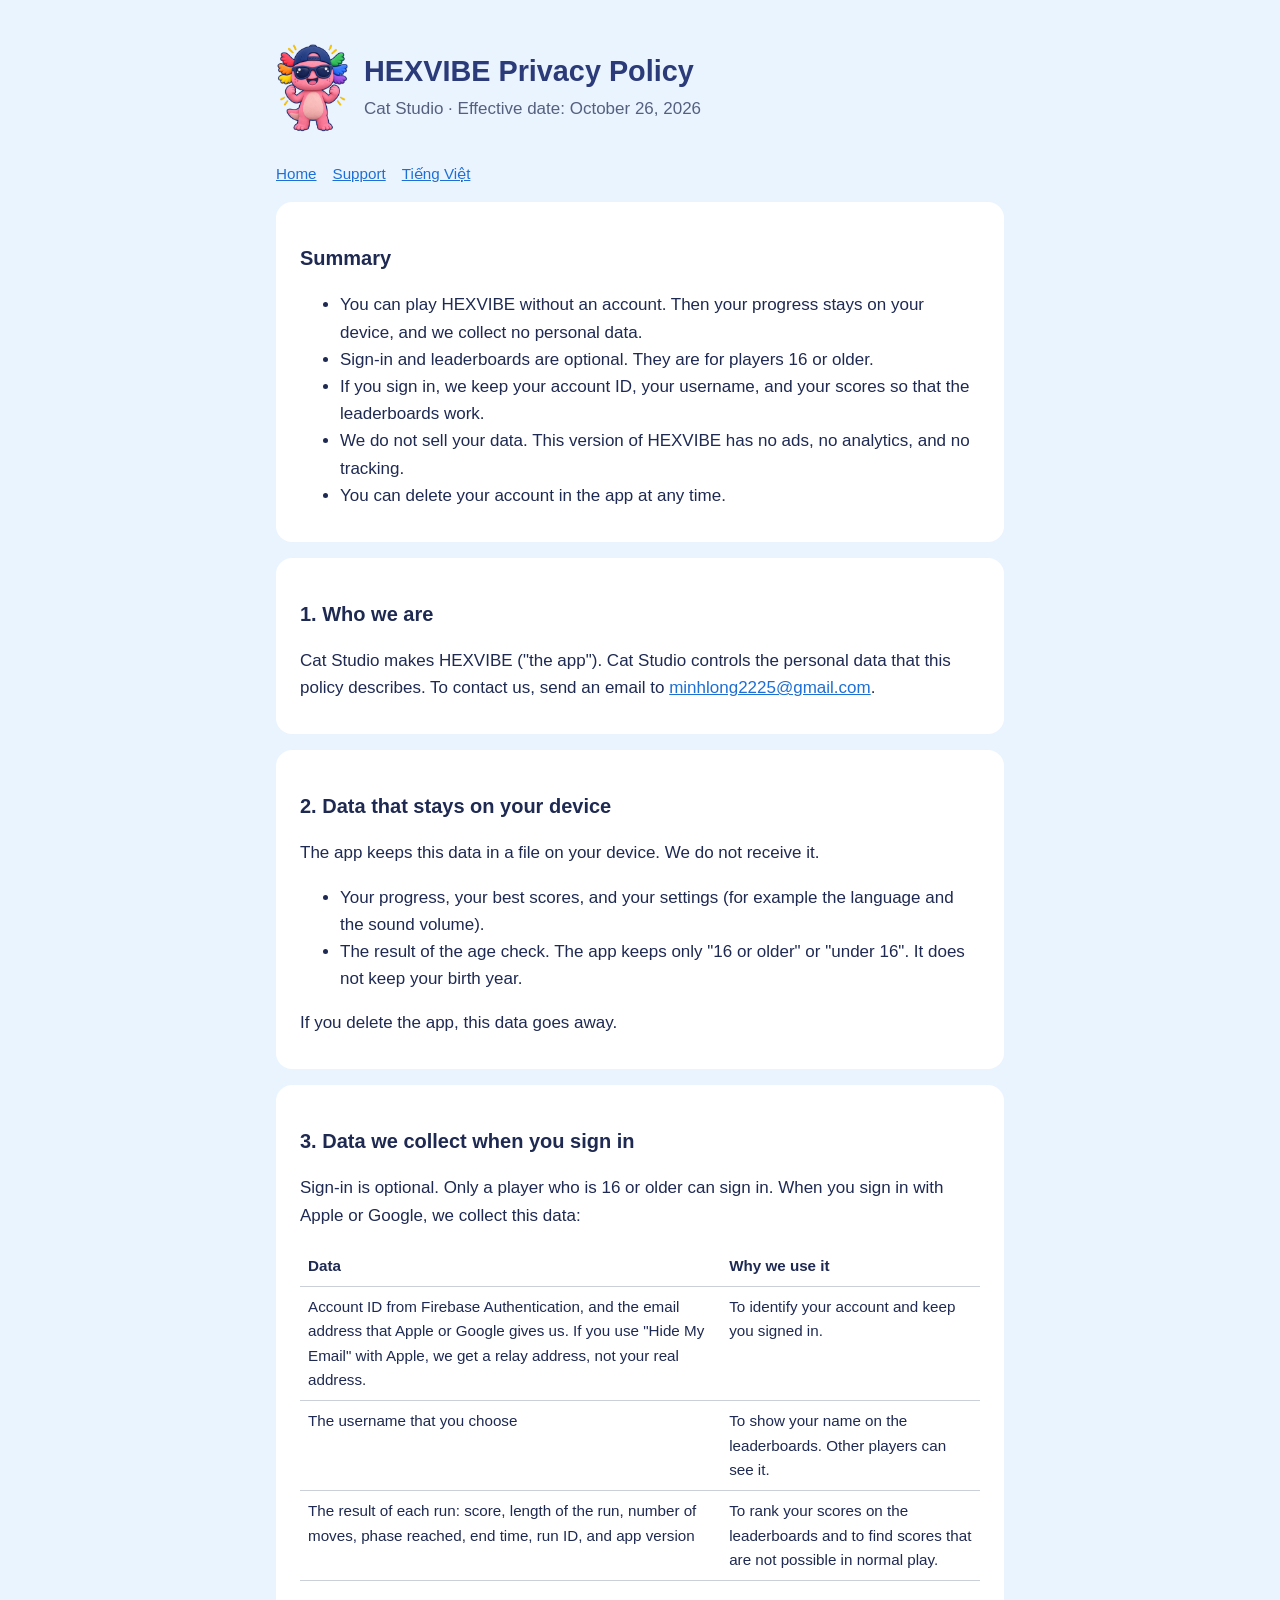
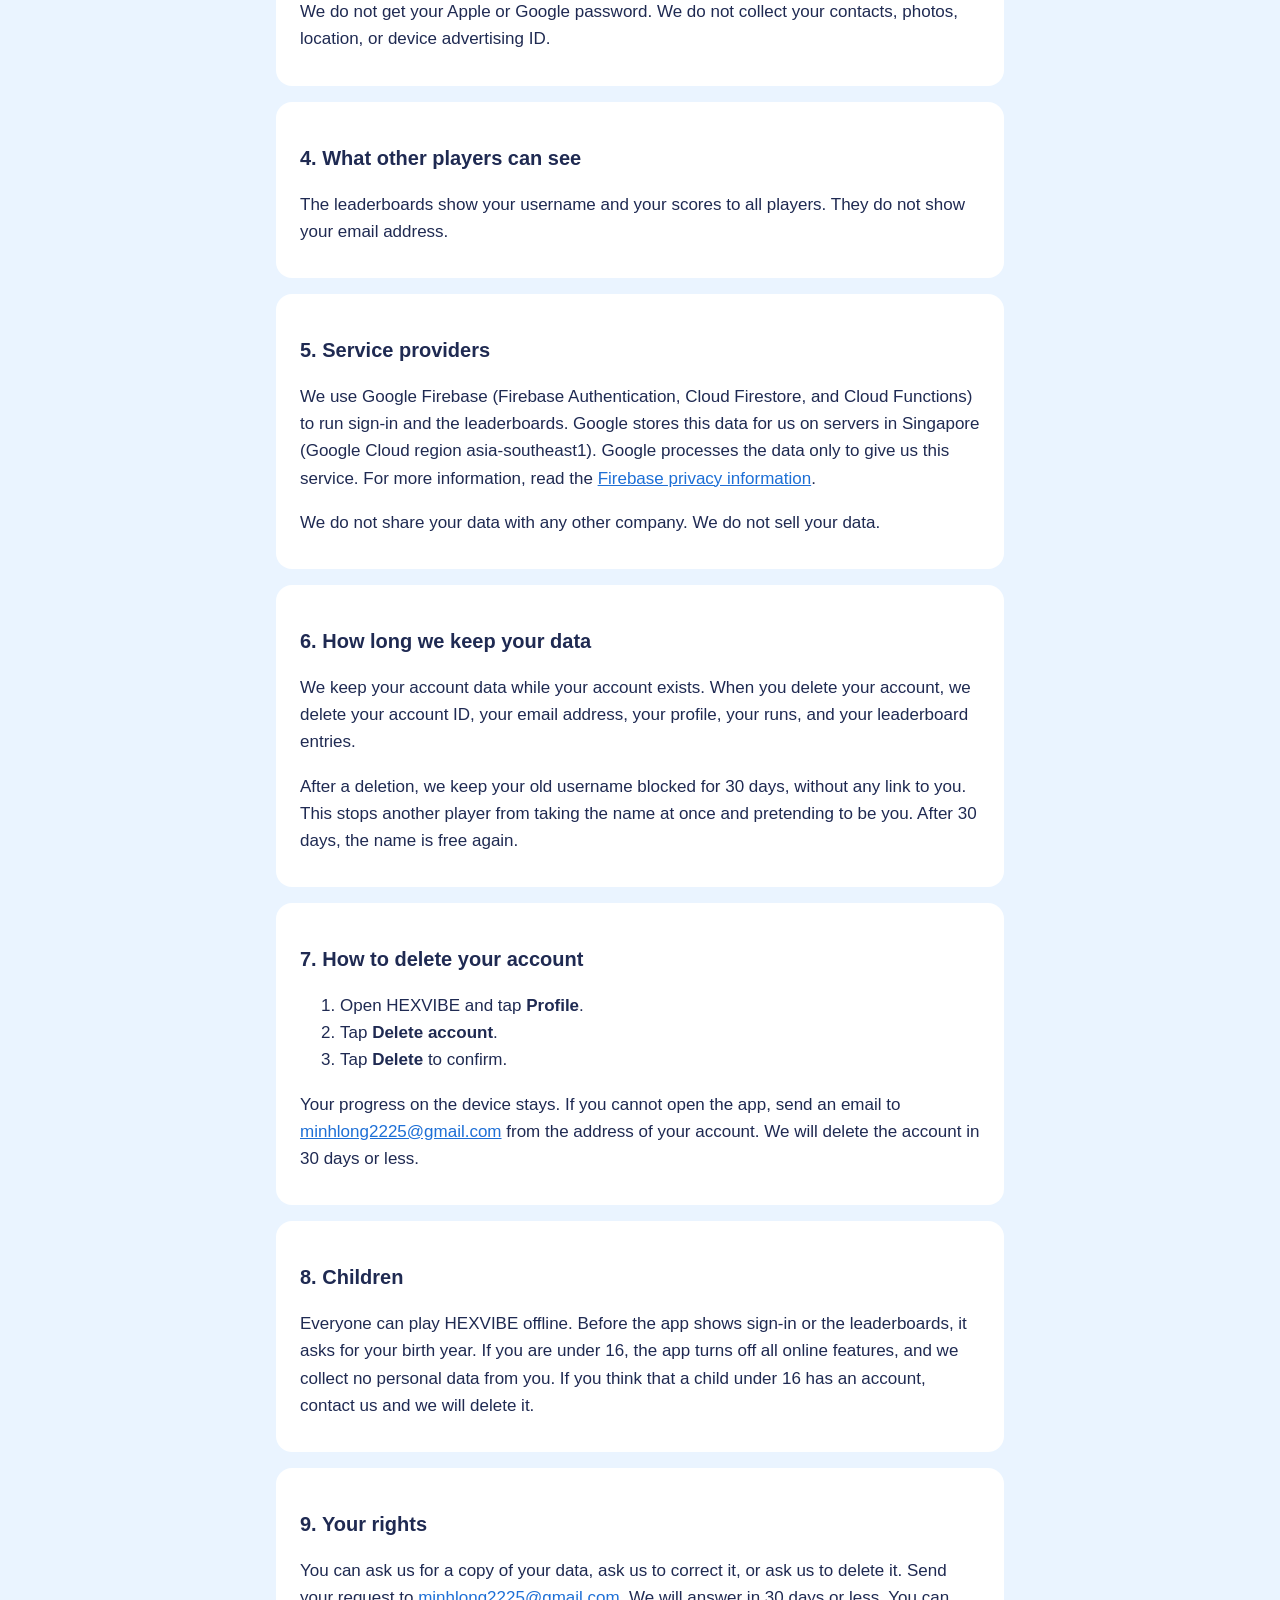
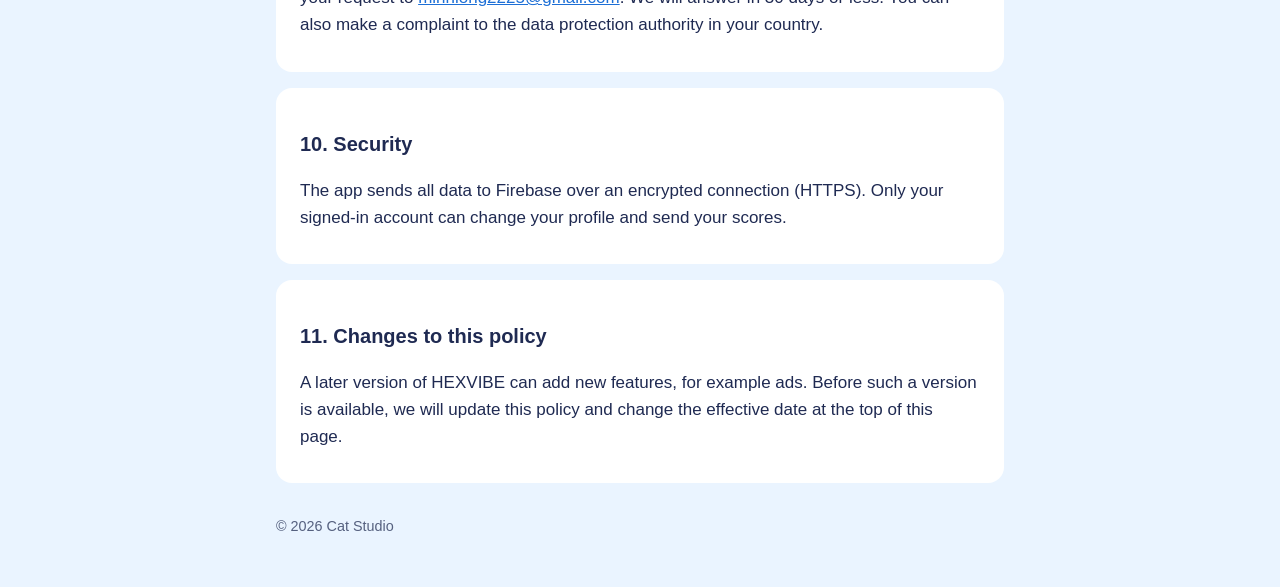
==== privacy/index.html @ 13a6c1ae "Add the HEXVIBE support and privacy policy pages in English and Vietnamese" ====
<!doctype html>
<html lang="en">
<head>
<meta charset="utf-8">
<meta name="viewport" content="width=device-width, initial-scale=1">
<title>HEXVIBE Privacy Policy</title>
<link rel="stylesheet" href="../style.css">
</head>
<body>
<main>
<header>
  <img src="../lolo.png" alt="LOLO, the HEXVIBE mascot">
  <div>
    <h1>HEXVIBE Privacy Policy</h1>
    <p>Cat Studio · Effective date: October 26, 2026</p>
  </div>
</header>
<nav><a href="../">Home</a><a href="../support/">Support</a><a href="../vi/privacy/">Tiếng Việt</a></nav>

<section>
<h2>Summary</h2>
<ul>
  <li>You can play HEXVIBE without an account. Then your progress stays on your device, and we collect no personal data.</li>
  <li>Sign-in and leaderboards are optional. They are for players 16 or older.</li>
  <li>If you sign in, we keep your account ID, your username, and your scores so that the leaderboards work.</li>
  <li>We do not sell your data. This version of HEXVIBE has no ads, no analytics, and no tracking.</li>
  <li>You can delete your account in the app at any time.</li>
</ul>
</section>

<section>
<h2>1. Who we are</h2>
<p>Cat Studio makes HEXVIBE ("the app"). Cat Studio controls the personal data that this policy describes. To contact us, send an email to <a href="mailto:minhlong2225@gmail.com">minhlong2225@gmail.com</a>.</p>
</section>

<section>
<h2>2. Data that stays on your device</h2>
<p>The app keeps this data in a file on your device. We do not receive it.</p>
<ul>
  <li>Your progress, your best scores, and your settings (for example the language and the sound volume).</li>
  <li>The result of the age check. The app keeps only "16 or older" or "under 16". It does not keep your birth year.</li>
</ul>
<p>If you delete the app, this data goes away.</p>
</section>

<section>
<h2>3. Data we collect when you sign in</h2>
<p>Sign-in is optional. Only a player who is 16 or older can sign in. When you sign in with Apple or Google, we collect this data:</p>
<table>
  <tr><th>Data</th><th>Why we use it</th></tr>
  <tr><td>Account ID from Firebase Authentication, and the email address that Apple or Google gives us. If you use "Hide My Email" with Apple, we get a relay address, not your real address.</td><td>To identify your account and keep you signed in.</td></tr>
  <tr><td>The username that you choose</td><td>To show your name on the leaderboards. Other players can see it.</td></tr>
  <tr><td>The result of each run: score, length of the run, number of moves, phase reached, end time, run ID, and app version</td><td>To rank your scores on the leaderboards and to find scores that are not possible in normal play.</td></tr>
</table>
<p>We do not get your Apple or Google password. We do not collect your contacts, photos, location, or device advertising ID.</p>
</section>

<section>
<h2>4. What other players can see</h2>
<p>The leaderboards show your username and your scores to all players. They do not show your email address.</p>
</section>

<section>
<h2>5. Service providers</h2>
<p>We use Google Firebase (Firebase Authentication, Cloud Firestore, and Cloud Functions) to run sign-in and the leaderboards. Google stores this data for us on servers in Singapore (Google Cloud region asia-southeast1). Google processes the data only to give us this service. For more information, read the <a href="https://firebase.google.com/support/privacy">Firebase privacy information</a>.</p>
<p>We do not share your data with any other company. We do not sell your data.</p>
</section>

<section>
<h2>6. How long we keep your data</h2>
<p>We keep your account data while your account exists. When you delete your account, we delete your account ID, your email address, your profile, your runs, and your leaderboard entries.</p>
<p>After a deletion, we keep your old username blocked for 30 days, without any link to you. This stops another player from taking the name at once and pretending to be you. After 30 days, the name is free again.</p>
</section>

<section>
<h2>7. How to delete your account</h2>
<ol>
  <li>Open HEXVIBE and tap <strong>Profile</strong>.</li>
  <li>Tap <strong>Delete account</strong>.</li>
  <li>Tap <strong>Delete</strong> to confirm.</li>
</ol>
<p>Your progress on the device stays. If you cannot open the app, send an email to <a href="mailto:minhlong2225@gmail.com">minhlong2225@gmail.com</a> from the address of your account. We will delete the account in 30 days or less.</p>
</section>

<section>
<h2>8. Children</h2>
<p>Everyone can play HEXVIBE offline. Before the app shows sign-in or the leaderboards, it asks for your birth year. If you are under 16, the app turns off all online features, and we collect no personal data from you. If you think that a child under 16 has an account, contact us and we will delete it.</p>
</section>

<section>
<h2>9. Your rights</h2>
<p>You can ask us for a copy of your data, ask us to correct it, or ask us to delete it. Send your request to <a href="mailto:minhlong2225@gmail.com">minhlong2225@gmail.com</a>. We will answer in 30 days or less. You can also make a complaint to the data protection authority in your country.</p>
</section>

<section>
<h2>10. Security</h2>
<p>The app sends all data to Firebase over an encrypted connection (HTTPS). Only your signed-in account can change your profile and send your scores.</p>
</section>

<section>
<h2>11. Changes to this policy</h2>
<p>A later version of HEXVIBE can add new features, for example ads. Before such a version is available, we will update this policy and change the effective date at the top of this page.</p>
</section>

<footer>© 2026 Cat Studio</footer>
</main>
</body>
</html>
---- style.css ----
:root {
  --bg: #eaf4ff;
  --card: #ffffff;
  --ink: #1f2a52;
  --muted: #55607f;
  --accent: #2b3a78;
  --link: #1d6fd6;
}
@media (prefers-color-scheme: dark) {
  :root {
    --bg: #111a33;
    --card: #1b2648;
    --ink: #eef2ff;
    --muted: #b5bfdc;
    --accent: #ffd34d;
    --link: #8ec5ff;
  }
}
* { box-sizing: border-box; }
body {
  margin: 0;
  background: var(--bg);
  color: var(--ink);
  font: 17px/1.6 -apple-system, BlinkMacSystemFont, "Segoe UI", Roboto, sans-serif;
}
main {
  max-width: 760px;
  margin: 0 auto;
  padding: 32px 16px 48px;
}
header { display: flex; align-items: center; gap: 16px; margin-bottom: 24px; }
header img { width: 72px; height: auto; }
header p { margin: 0; color: var(--muted); }
h1 { margin: 0; font-size: 1.8rem; color: var(--accent); }
h2 { margin-top: 2rem; font-size: 1.25rem; }
section, .card {
  background: var(--card);
  border-radius: 16px;
  padding: 8px 24px 16px;
  margin-bottom: 16px;
}
a { color: var(--link); }
nav { margin-bottom: 16px; font-size: 0.95rem; }
nav a { margin-right: 16px; }
table { border-collapse: collapse; width: 100%; font-size: 0.95rem; }
th, td { text-align: left; padding: 8px; border-bottom: 1px solid color-mix(in srgb, var(--muted) 30%, transparent); vertical-align: top; }
footer { margin-top: 32px; color: var(--muted); font-size: 0.9rem; }
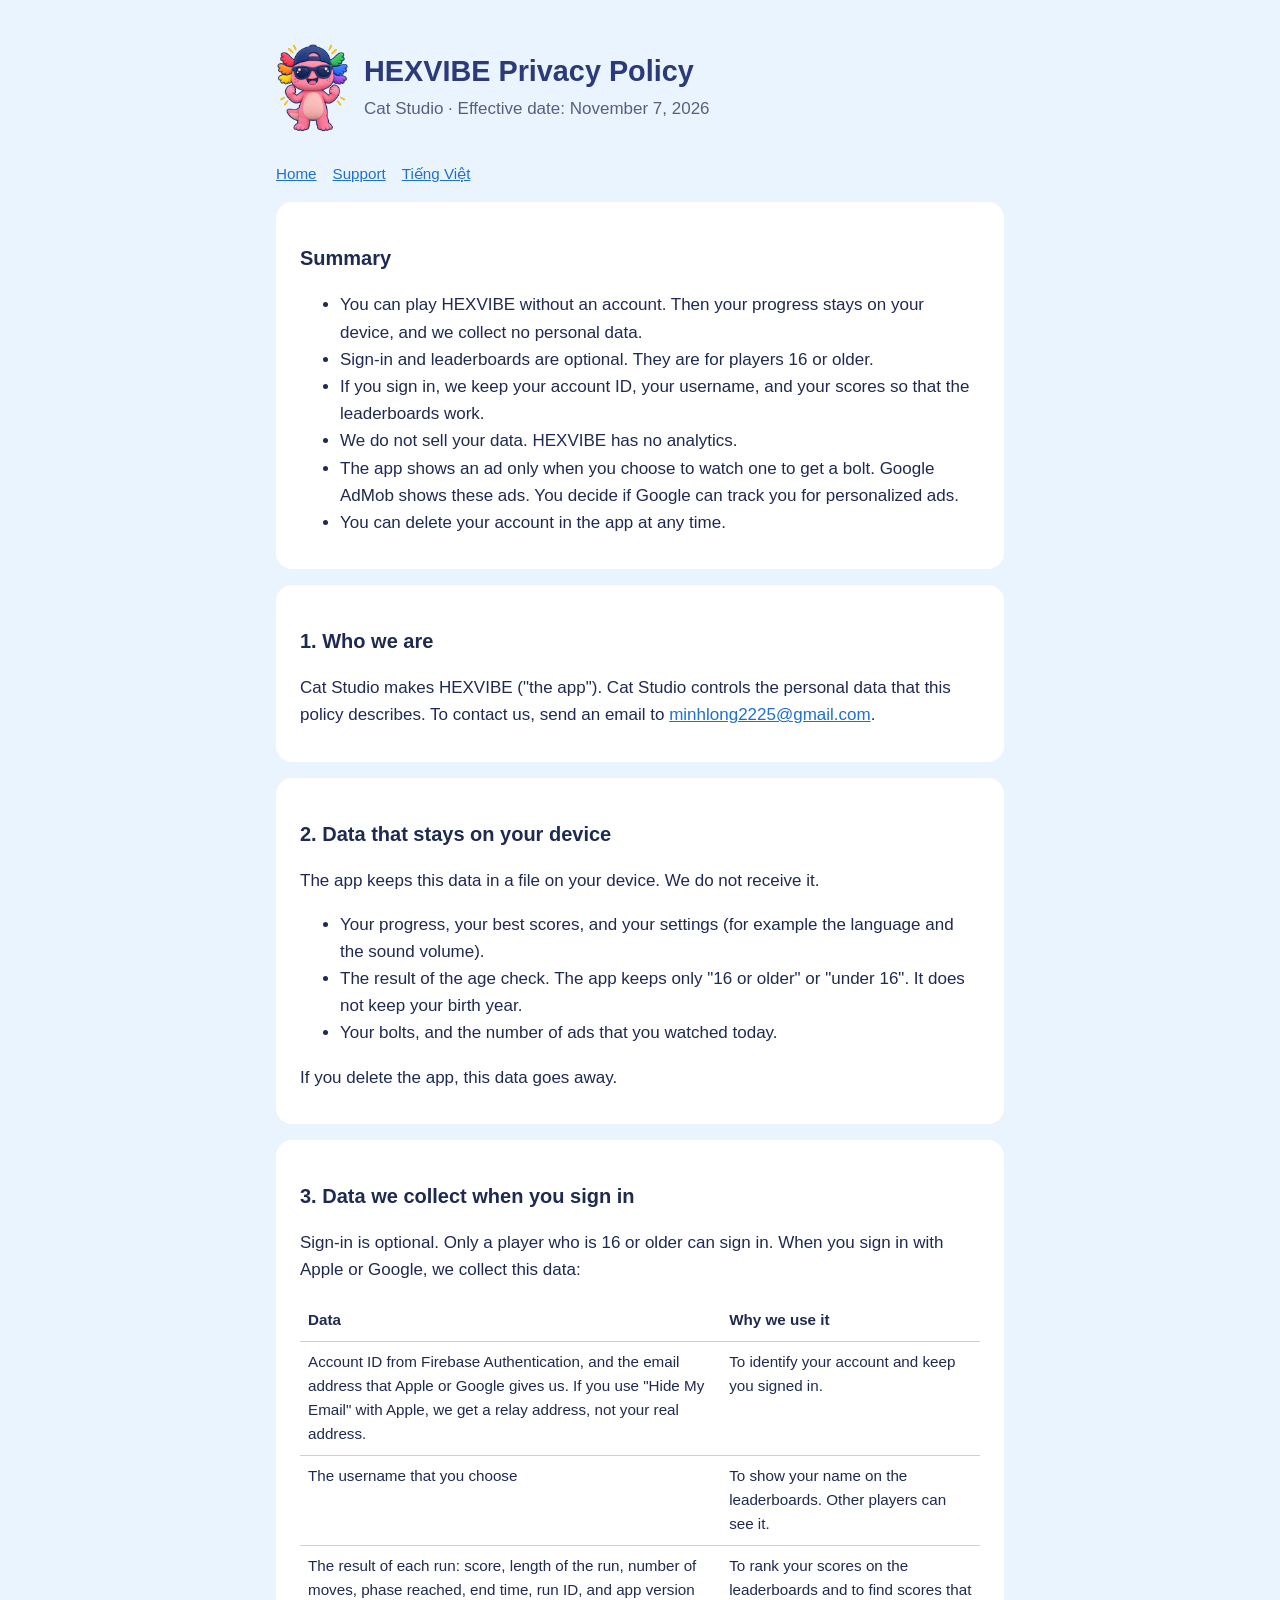
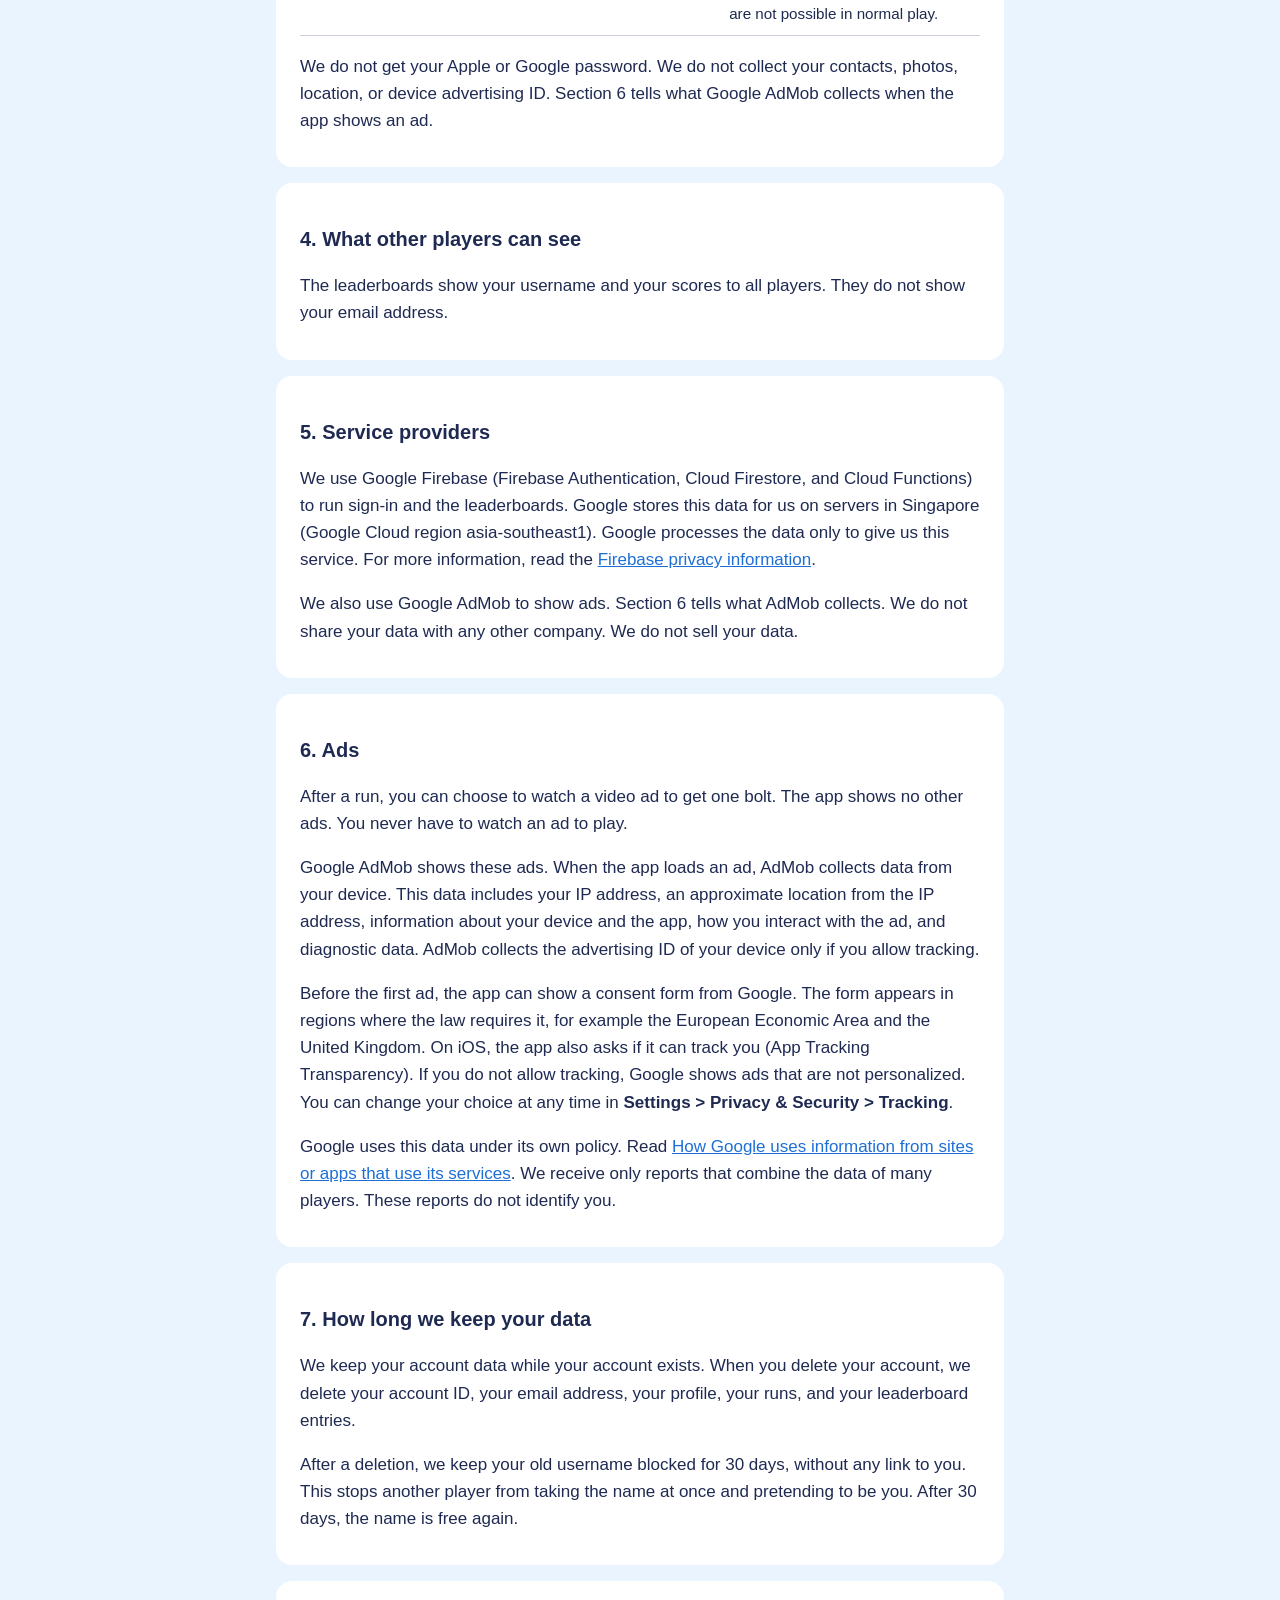
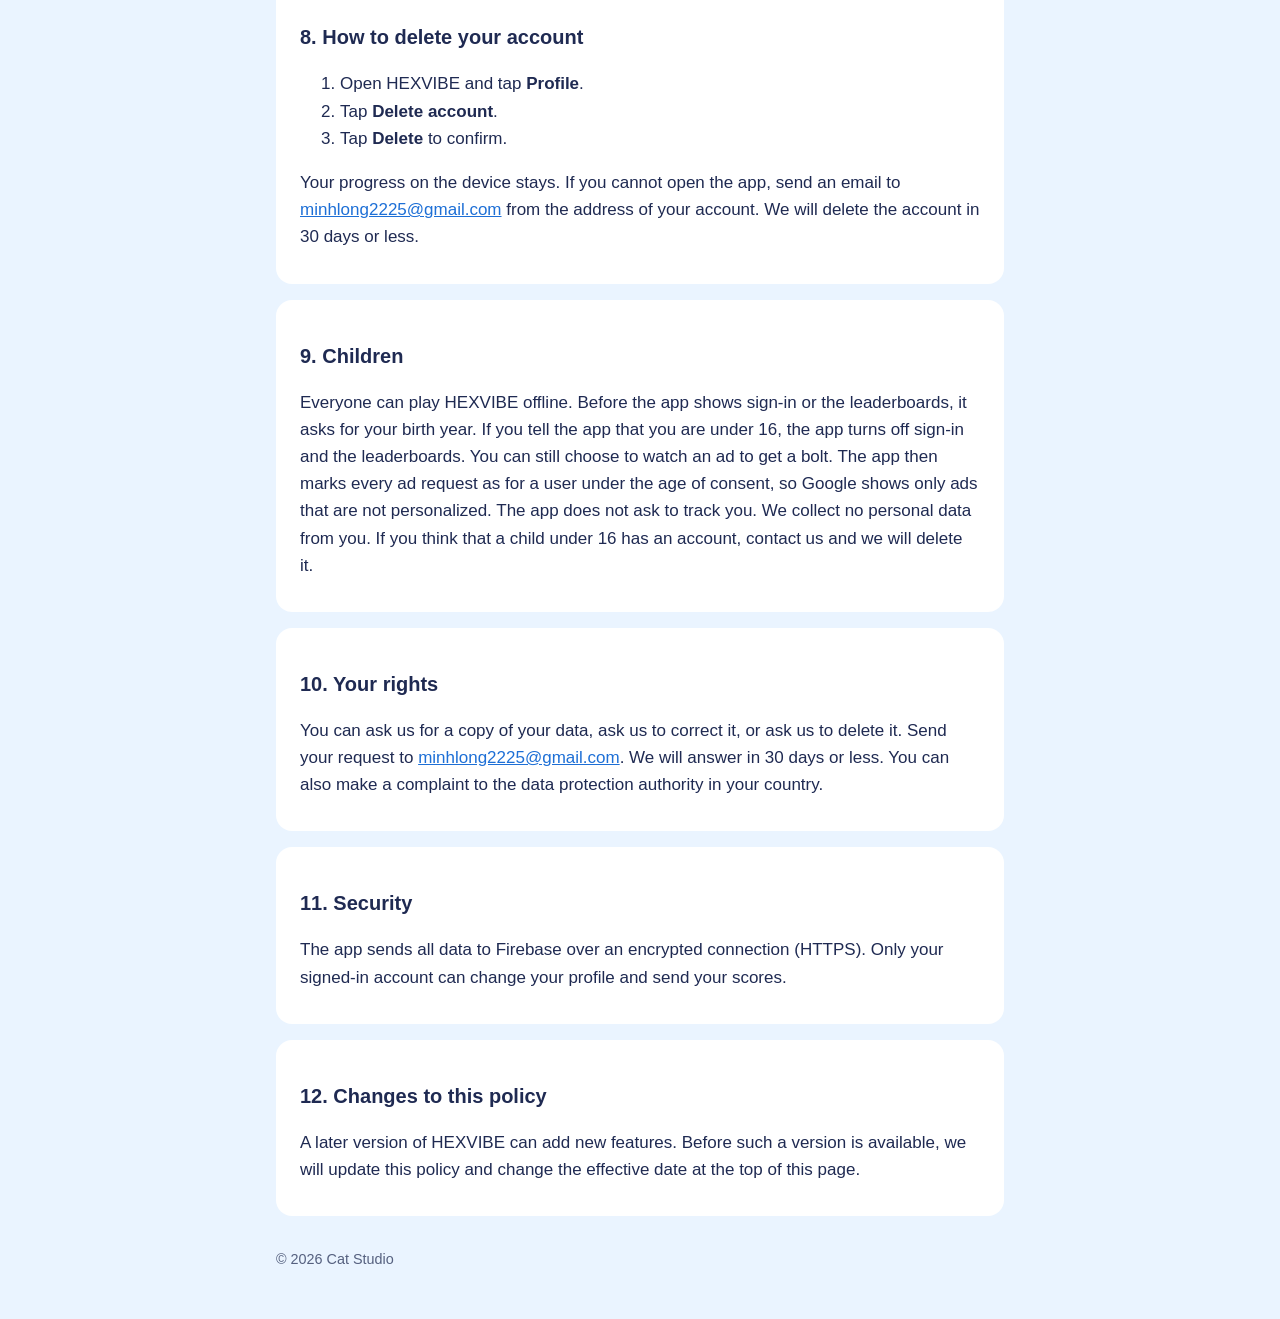
==== commit 5e3079fd: "Disclose the rewarded ads from Google AdMob in the privacy policy HEXVIBE now shows a rewarded video" ====
--- a/privacy/index.html
+++ b/privacy/index.html
@@ -12,7 +12,7 @@
   <img src="../lolo.png" alt="LOLO, the HEXVIBE mascot">
   <div>
     <h1>HEXVIBE Privacy Policy</h1>
-    <p>Cat Studio · Effective date: October 26, 2026</p>
+    <p>Cat Studio · Effective date: November 7, 2026</p>
   </div>
 </header>
 <nav><a href="../">Home</a><a href="../support/">Support</a><a href="../vi/privacy/">Tiếng Việt</a></nav>
@@ -23,7 +23,8 @@
   <li>You can play HEXVIBE without an account. Then your progress stays on your device, and we collect no personal data.</li>
   <li>Sign-in and leaderboards are optional. They are for players 16 or older.</li>
   <li>If you sign in, we keep your account ID, your username, and your scores so that the leaderboards work.</li>
-  <li>We do not sell your data. This version of HEXVIBE has no ads, no analytics, and no tracking.</li>
+  <li>We do not sell your data. HEXVIBE has no analytics.</li>
+  <li>The app shows an ad only when you choose to watch one to get a bolt. Google AdMob shows these ads. You decide if Google can track you for personalized ads.</li>
   <li>You can delete your account in the app at any time.</li>
 </ul>
 </section>
@@ -39,6 +40,7 @@
 <ul>
   <li>Your progress, your best scores, and your settings (for example the language and the sound volume).</li>
   <li>The result of the age check. The app keeps only "16 or older" or "under 16". It does not keep your birth year.</li>
+  <li>Your bolts, and the number of ads that you watched today.</li>
 </ul>
 <p>If you delete the app, this data goes away.</p>
 </section>
@@ -52,7 +54,7 @@
   <tr><td>The username that you choose</td><td>To show your name on the leaderboards. Other players can see it.</td></tr>
   <tr><td>The result of each run: score, length of the run, number of moves, phase reached, end time, run ID, and app version</td><td>To rank your scores on the leaderboards and to find scores that are not possible in normal play.</td></tr>
 </table>
-<p>We do not get your Apple or Google password. We do not collect your contacts, photos, location, or device advertising ID.</p>
+<p>We do not get your Apple or Google password. We do not collect your contacts, photos, location, or device advertising ID. Section 6 tells what Google AdMob collects when the app shows an ad.</p>
 </section>
 
 <section>
@@ -63,17 +65,25 @@
 <section>
 <h2>5. Service providers</h2>
 <p>We use Google Firebase (Firebase Authentication, Cloud Firestore, and Cloud Functions) to run sign-in and the leaderboards. Google stores this data for us on servers in Singapore (Google Cloud region asia-southeast1). Google processes the data only to give us this service. For more information, read the <a href="https://firebase.google.com/support/privacy">Firebase privacy information</a>.</p>
-<p>We do not share your data with any other company. We do not sell your data.</p>
+<p>We also use Google AdMob to show ads. Section 6 tells what AdMob collects. We do not share your data with any other company. We do not sell your data.</p>
 </section>
 
 <section>
-<h2>6. How long we keep your data</h2>
+<h2>6. Ads</h2>
+<p>After a run, you can choose to watch a video ad to get one bolt. The app shows no other ads. You never have to watch an ad to play.</p>
+<p>Google AdMob shows these ads. When the app loads an ad, AdMob collects data from your device. This data includes your IP address, an approximate location from the IP address, information about your device and the app, how you interact with the ad, and diagnostic data. AdMob collects the advertising ID of your device only if you allow tracking.</p>
+<p>Before the first ad, the app can show a consent form from Google. The form appears in regions where the law requires it, for example the European Economic Area and the United Kingdom. On iOS, the app also asks if it can track you (App Tracking Transparency). If you do not allow tracking, Google shows ads that are not personalized. You can change your choice at any time in <strong>Settings &gt; Privacy &amp; Security &gt; Tracking</strong>.</p>
+<p>Google uses this data under its own policy. Read <a href="https://policies.google.com/technologies/partner-sites">How Google uses information from sites or apps that use its services</a>. We receive only reports that combine the data of many players. These reports do not identify you.</p>
+</section>
+
+<section>
+<h2>7. How long we keep your data</h2>
 <p>We keep your account data while your account exists. When you delete your account, we delete your account ID, your email address, your profile, your runs, and your leaderboard entries.</p>
 <p>After a deletion, we keep your old username blocked for 30 days, without any link to you. This stops another player from taking the name at once and pretending to be you. After 30 days, the name is free again.</p>
 </section>
 
 <section>
-<h2>7. How to delete your account</h2>
+<h2>8. How to delete your account</h2>
 <ol>
   <li>Open HEXVIBE and tap <strong>Profile</strong>.</li>
   <li>Tap <strong>Delete account</strong>.</li>
@@ -83,23 +93,23 @@
 </section>
 
 <section>
-<h2>8. Children</h2>
-<p>Everyone can play HEXVIBE offline. Before the app shows sign-in or the leaderboards, it asks for your birth year. If you are under 16, the app turns off all online features, and we collect no personal data from you. If you think that a child under 16 has an account, contact us and we will delete it.</p>
+<h2>9. Children</h2>
+<p>Everyone can play HEXVIBE offline. Before the app shows sign-in or the leaderboards, it asks for your birth year. If you tell the app that you are under 16, the app turns off sign-in and the leaderboards. You can still choose to watch an ad to get a bolt. The app then marks every ad request as for a user under the age of consent, so Google shows only ads that are not personalized. The app does not ask to track you. We collect no personal data from you. If you think that a child under 16 has an account, contact us and we will delete it.</p>
 </section>
 
 <section>
-<h2>9. Your rights</h2>
+<h2>10. Your rights</h2>
 <p>You can ask us for a copy of your data, ask us to correct it, or ask us to delete it. Send your request to <a href="mailto:minhlong2225@gmail.com">minhlong2225@gmail.com</a>. We will answer in 30 days or less. You can also make a complaint to the data protection authority in your country.</p>
 </section>
 
 <section>
-<h2>10. Security</h2>
+<h2>11. Security</h2>
 <p>The app sends all data to Firebase over an encrypted connection (HTTPS). Only your signed-in account can change your profile and send your scores.</p>
 </section>
 
 <section>
-<h2>11. Changes to this policy</h2>
-<p>A later version of HEXVIBE can add new features, for example ads. Before such a version is available, we will update this policy and change the effective date at the top of this page.</p>
+<h2>12. Changes to this policy</h2>
+<p>A later version of HEXVIBE can add new features. Before such a version is available, we will update this policy and change the effective date at the top of this page.</p>
 </section>
 
 <footer>© 2026 Cat Studio</footer>
